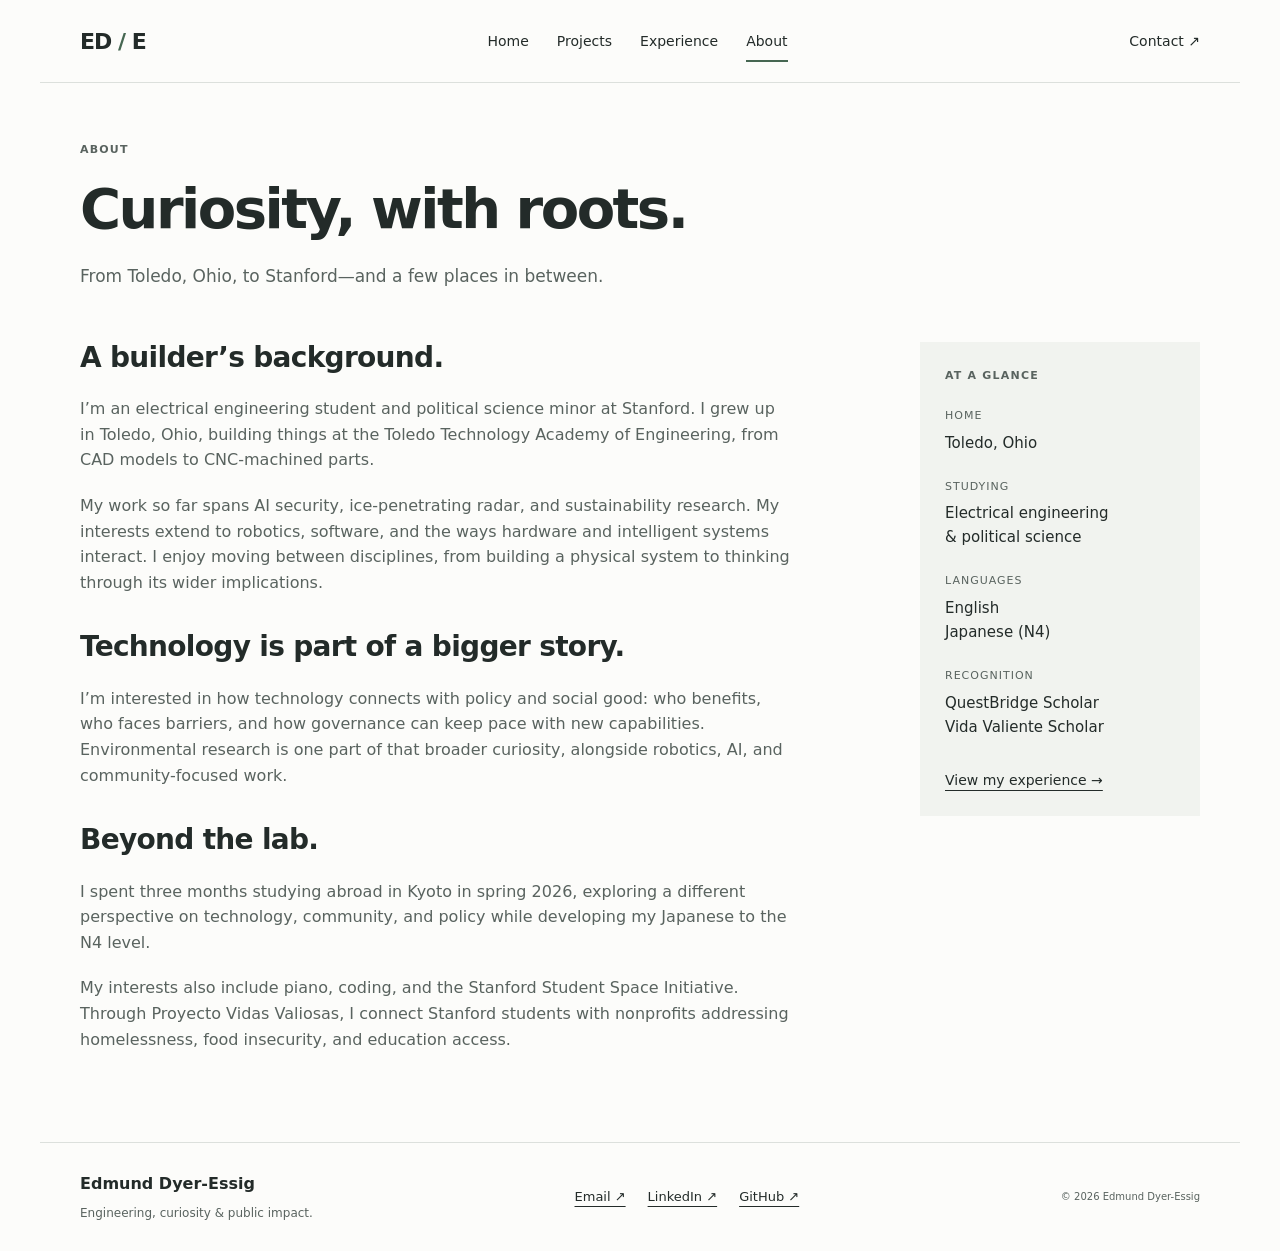
==== about.html @ 7d3b0687 "Redesign portfolio for recruiters with separate pages and scroll introduction" ====
<!doctype html><html lang="en"><head><meta charset="utf-8"><meta name="viewport" content="width=device-width,initial-scale=1"><title>About | Edmund Dyer-Essig</title><meta name="description" content="Edmund Dyer-Essig — Stanford electrical engineering student interested in technology, robotics, policy, social good, and the environment."><link rel="stylesheet" href="styles.css"></head><body><a class="skip" href="#main">Skip to content</a><header><a class="brand" href="index.html">ED<span> / </span>E</a><nav aria-label="Main navigation"><a href="index.html">Home</a><a href="projects.html">Projects</a><a href="experience.html">Experience</a><a href="about.html" aria-current="page">About</a></nav><a class="contact" href="mailto:edmund.dyeressig@gmail.com">Contact ↗</a></header><main id="main"><section class="page-intro"><p class="eyebrow">About</p><h1>Curiosity, with roots.</h1><p class="lede">From Toledo, Ohio, to Stanford—and a few places in between.</p></section><section class="section first about-layout"><div class="prose"><h2>A builder’s background.</h2><p>I’m an electrical engineering student and political science minor at Stanford. I grew up in Toledo, Ohio, building things at the Toledo Technology Academy of Engineering, from CAD models to CNC-machined parts.</p><p>My work so far spans AI security, ice-penetrating radar, and sustainability research. My interests extend to robotics, software, and the ways hardware and intelligent systems interact. I enjoy moving between disciplines, from building a physical system to thinking through its wider implications.</p><h2>Technology is part of a bigger story.</h2><p>I’m interested in how technology connects with policy and social good: who benefits, who faces barriers, and how governance can keep pace with new capabilities. Environmental research is one part of that broader curiosity, alongside robotics, AI, and community-focused work.</p><h2>Beyond the lab.</h2><p>I spent three months studying abroad in Kyoto in spring 2026, exploring a different perspective on technology, community, and policy while developing my Japanese to the N4 level.</p><p>My interests also include piano, coding, and the Stanford Student Space Initiative. Through Proyecto Vidas Valiosas, I connect Stanford students with nonprofits addressing homelessness, food insecurity, and education access.</p></div><aside class="about-note"><p class="eyebrow">At a glance</p><dl><dt>Home</dt><dd>Toledo, Ohio</dd><dt>Studying</dt><dd>Electrical engineering<br>&amp; political science</dd><dt>Languages</dt><dd>English<br>Japanese (N4)</dd><dt>Recognition</dt><dd>QuestBridge Scholar<br>Vida Valiente Scholar</dd></dl><a class="text-link" href="experience.html">View my experience →</a></aside></section></main><footer><div><a class="footer-name" href="index.html">Edmund Dyer-Essig</a><p>Engineering, curiosity &amp; public impact.</p></div><div class="footer-links"><a href="mailto:edmund.dyeressig@gmail.com">Email ↗</a><a href="https://www.linkedin.com/in/edmund-dyer-essig">LinkedIn ↗</a><a href="https://github.com/Eddyo-Spaghettio">GitHub ↗</a></div><small>© 2026 Edmund Dyer-Essig</small></footer></body></html>
---- styles.css ----
:root{--paper:#fcfcfa;--ink:#232b29;--muted:#59635f;--line:#dce0dc;--accent:#466752;--wash:#f1f3ef}*{box-sizing:border-box}html{scroll-behavior:smooth}body{margin:0;background:var(--paper);color:var(--ink);font:16px/1.6 system-ui,-apple-system,BlinkMacSystemFont,'Segoe UI',sans-serif}a{color:inherit;text-underline-offset:5px}a:hover{color:var(--accent)}a:focus-visible{outline:3px solid var(--accent);outline-offset:5px}h1,h2,h3,p{margin:0}h1,h2,h3{line-height:1.16;font-weight:600;letter-spacing:-.7px}h1{font-size:clamp(42px,5.4vw,70px);letter-spacing:-2.5px}h2{font-size:32px}h3{font-size:24px}p{margin-top:16px}header,main,footer{max-width:1200px;margin:auto}header{display:flex;align-items:center;gap:30px;padding:22px 40px;border-bottom:1px solid var(--line)}.brand{font-size:22px;font-weight:700;letter-spacing:-1px;text-decoration:none;white-space:nowrap}.brand span,.period{color:var(--accent)}nav{display:flex;gap:28px;margin:auto;font-size:14px}nav a{text-decoration:none;padding:8px 0}nav a[aria-current]{box-shadow:0 2px var(--accent)}.contact{font-size:14px;text-decoration:none}.skip{position:absolute;top:-100px;left:20px;padding:12px;background:white;z-index:5}.skip:focus{top:10px}.eyebrow{font-size:11px;font-weight:650;letter-spacing:1.2px;text-transform:uppercase;margin:0 0 18px;color:var(--muted)}.lede{font-size:17px;color:var(--muted);max-width:620px;margin-top:20px;line-height:1.75}.hero-statement{font-size:26px;line-height:1.3;margin-top:22px;font-weight:500}.actions{display:flex;gap:24px;align-items:center;margin-top:28px;flex-wrap:wrap}.button{display:inline-flex;padding:12px 19px;background:var(--accent);color:white;text-decoration:none;font-size:14px;font-weight:600;border-radius:4px}.button:hover{background:#304c3a;color:white}.text-link,.skip-work{font-size:14px}.skip-work{display:inline-block;margin-top:24px;color:var(--muted)}.opening-frame{padding:52px 40px 24px;position:relative;background:var(--paper)}.opening-grid{display:grid;grid-template-columns:1.15fr 1fr;gap:65px;align-items:center}.snapshot{border-left:2px solid #9baa94;padding-left:28px}.snapshot dl{margin:0}.snapshot dl>div{padding:17px 0;border-bottom:1px solid var(--line)}.snapshot dl>div:last-child{border:0}.snapshot dt{font-size:11px;text-transform:uppercase;letter-spacing:1px;color:var(--muted);margin-bottom:6px}.snapshot dd{font-size:16px;font-weight:600;margin:0}.snapshot dd span{display:block;font-size:13px;font-weight:400;color:var(--muted);margin-top:5px}.scroll-cue{display:flex;justify-content:space-between;align-items:center;margin-top:38px;padding:15px 0;text-decoration:none;color:var(--muted);font-size:12px}.scroll-cue>span:last-child{font-size:24px}.scroll-track{height:2px;background:var(--line);overflow:hidden}.scroll-track span{display:block;background:var(--accent);height:100%;transform:scaleX(var(--progress,0));transform-origin:left}.scroll-opening .opening{height:calc(100svh + 220px)}.scroll-opening .opening-frame{position:sticky;top:0;min-height:100svh;display:flex;flex-direction:column;justify-content:center}.scroll-opening .opening-copy{transform:translateY(calc(var(--progress,0) * -20px))}.scroll-opening .snapshot{transform:translateY(calc((1 - var(--progress,0)) * 35px))}.scroll-opening .scroll-cue{opacity:calc(1 - var(--progress,0) * .65)}.section{padding:55px 40px;scroll-margin-top:24px}.section-heading{display:flex;justify-content:space-between;gap:24px;align-items:end;margin-bottom:26px}.section-heading .eyebrow{margin-bottom:10px}.project{display:grid;grid-template-columns:35px 1fr 30px;gap:18px;padding:27px 0;border-bottom:1px solid var(--line);text-decoration:none}.project:first-child{border-top:1px solid var(--line)}.number{font-size:12px;color:var(--muted);padding-top:3px}.project .eyebrow{margin-bottom:8px;font-size:10px}.project p:not(.eyebrow){color:var(--muted);margin-top:9px;font-size:15px}.tags{display:block;font-size:12px;color:var(--muted);margin-top:12px}.arrow{font-size:24px;text-align:right}.project:hover h3{text-decoration:underline;text-underline-offset:5px}.closing{margin:0 40px 55px;padding:28px 0;border-top:1px solid var(--line);display:flex;justify-content:space-between;gap:30px;align-items:center}.closing p:not(.eyebrow){color:var(--muted);font-size:15px}.closing .actions{margin:0}.closing h2{font-size:28px}footer{border-top:1px solid var(--line);padding:28px 40px;display:flex;gap:25px;justify-content:space-between;align-items:center;flex-wrap:wrap}.footer-name{font-size:16px;font-weight:600;text-decoration:none}footer p{font-size:12px;color:var(--muted);margin-top:7px}.footer-links{display:flex;gap:22px;font-size:13px}footer small{font-size:10px;color:var(--muted)}.page-intro{padding:58px 40px 35px;max-width:1030px}.page-intro h1{font-size:clamp(40px,5vw,56px)}.first{padding-top:15px;padding-bottom:70px}.resume-layout,.about-layout,.detail-layout{display:grid;grid-template-columns:250px 1fr;gap:55px}.about-layout{grid-template-columns:1fr 280px}.resume-layout aside{border-top:1px solid var(--line);padding-top:25px}.resume-layout aside h2{font-size:21px;margin-bottom:18px}.resume-layout aside h2:not(:first-child){margin-top:35px}.resume-layout aside p{font-size:14px;color:var(--muted)}.subheading{font-size:26px;margin-bottom:25px}.timeline{list-style:none;padding:0;margin:0}.timeline>li{padding:24px 0;border-top:1px solid var(--line)}.timeline .when{font-size:11px;letter-spacing:.7px;color:var(--muted);text-transform:uppercase}.timeline h3{font-size:21px;line-height:1.3;margin-top:9px}.timeline .where{font-size:13px;color:var(--muted);margin:9px 0}.timeline ul{padding-left:18px;margin-bottom:0;font-size:14px}.timeline ul li{padding:4px 0}.prose{max-width:710px}.prose h2{font-size:28px;margin-bottom:22px}.prose h2:not(:first-child){margin-top:36px}.prose p{color:var(--muted);margin-bottom:20px}.prose h3{font-size:22px;margin-top:30px}.about-note{background:var(--wash);padding:25px;align-self:start}.about-note dt{font-size:11px;letter-spacing:1px;text-transform:uppercase;color:var(--muted);margin-top:23px}.about-note dd{margin:6px 0 0;font-size:15px}.about-note .text-link{display:block;margin-top:30px}.detail-layout{border-top:1px solid var(--line);margin:0 40px;padding:30px 0 70px;grid-template-columns:200px 1fr}.detail-label{margin-top:40px}
@media(max-width:800px){header{padding:20px 24px;gap:20px}nav{gap:18px}.opening-frame{padding:35px 24px 20px}.opening-grid{gap:30px}.snapshot{padding-left:20px}.section,.page-intro{padding-left:24px;padding-right:24px}.closing{margin-left:24px;margin-right:24px}.resume-layout,.about-layout{gap:30px;grid-template-columns:210px 1fr}.about-layout{grid-template-columns:1fr 230px}.detail-layout{margin:0 24px;gap:30px;grid-template-columns:160px 1fr}footer{padding:24px}.contact{display:none}}
@media(max-width:620px){header{flex-wrap:wrap;gap:12px;padding:18px 22px}nav{order:2;flex-basis:100%;justify-content:space-between;gap:12px;font-size:13px}.contact{display:block;margin-left:auto}.opening-frame{padding:30px 22px 15px}.opening-grid{grid-template-columns:1fr;gap:32px}.opening h1{font-size:48px}.hero-statement{font-size:22px}.lede{font-size:16px}.snapshot{padding-left:18px}.snapshot dl{display:grid;grid-template-columns:1fr 1fr;gap:10px 20px}.snapshot dl>div{padding:10px 0;border:0}.snapshot dd{font-size:14px}.snapshot dd span{font-size:12px}.section{padding:38px 22px}.section-heading{align-items:start;flex-direction:column;gap:15px}.section-heading h2{font-size:27px}.project{grid-template-columns:22px 1fr 20px;gap:10px}.project h3{font-size:22px}.closing{padding:25px 0;margin:0 22px 35px;align-items:start;flex-direction:column}.page-intro{padding:38px 22px 28px}.page-intro h1{font-size:38px;letter-spacing:-1px}.resume-layout,.about-layout,.detail-layout{grid-template-columns:1fr;gap:30px}.resume-layout aside{order:2}.first{padding-top:10px}.detail-layout{margin:0 22px;padding:25px 0 45px}.detail-label{display:none}footer{padding:25px 22px;align-items:start;flex-direction:column;gap:18px}.scroll-cue{margin-top:20px}.scroll-opening .opening{height:calc(100svh + 140px)}}
@media(prefers-reduced-motion:reduce){html{scroll-behavior:auto}.scroll-opening .opening{height:auto}.scroll-opening .opening-frame{position:static;min-height:0}.scroll-opening .opening-copy,.scroll-opening .snapshot{transform:none}.scroll-opening .scroll-cue{opacity:1}}
@media print{header,footer,.actions,.skip,.skip-work,.scroll-cue,.scroll-track{display:none}body{background:white;color:black}.section,.page-intro{padding:20px 0}.resume-layout{display:block}.timeline>li{break-inside:avoid}.scroll-opening .opening{height:auto}.scroll-opening .opening-frame{position:static;min-height:0}.scroll-opening .opening-copy,.scroll-opening .snapshot{transform:none}}
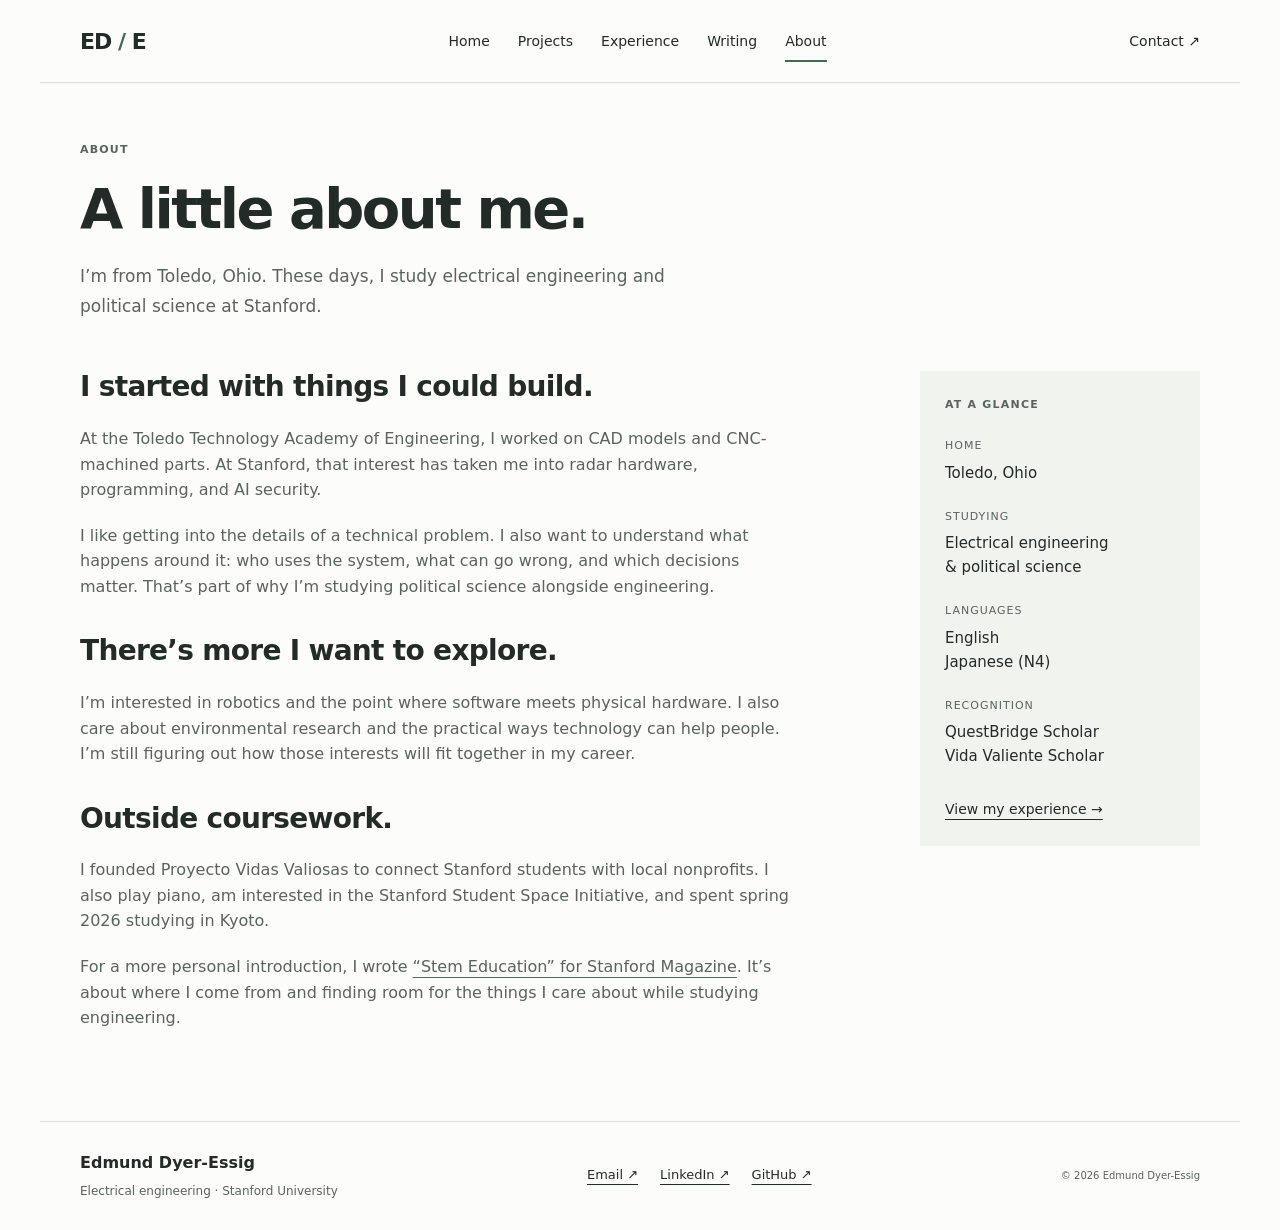
==== commit 7b6c0459: "Refine portfolio copy and add verified writing and research references" ====
--- a/about.html
+++ b/about.html
@@ -1 +1,47 @@
-<!doctype html><html lang="en"><head><meta charset="utf-8"><meta name="viewport" content="width=device-width,initial-scale=1"><title>About | Edmund Dyer-Essig</title><meta name="description" content="Edmund Dyer-Essig — Stanford electrical engineering student interested in technology, robotics, policy, social good, and the environment."><link rel="stylesheet" href="styles.css"></head><body><a class="skip" href="#main">Skip to content</a><header><a class="brand" href="index.html">ED<span> / </span>E</a><nav aria-label="Main navigation"><a href="index.html">Home</a><a href="projects.html">Projects</a><a href="experience.html">Experience</a><a href="about.html" aria-current="page">About</a></nav><a class="contact" href="mailto:edmund.dyeressig@gmail.com">Contact ↗</a></header><main id="main"><section class="page-intro"><p class="eyebrow">About</p><h1>Curiosity, with roots.</h1><p class="lede">From Toledo, Ohio, to Stanford—and a few places in between.</p></section><section class="section first about-layout"><div class="prose"><h2>A builder’s background.</h2><p>I’m an electrical engineering student and political science minor at Stanford. I grew up in Toledo, Ohio, building things at the Toledo Technology Academy of Engineering, from CAD models to CNC-machined parts.</p><p>My work so far spans AI security, ice-penetrating radar, and sustainability research. My interests extend to robotics, software, and the ways hardware and intelligent systems interact. I enjoy moving between disciplines, from building a physical system to thinking through its wider implications.</p><h2>Technology is part of a bigger story.</h2><p>I’m interested in how technology connects with policy and social good: who benefits, who faces barriers, and how governance can keep pace with new capabilities. Environmental research is one part of that broader curiosity, alongside robotics, AI, and community-focused work.</p><h2>Beyond the lab.</h2><p>I spent three months studying abroad in Kyoto in spring 2026, exploring a different perspective on technology, community, and policy while developing my Japanese to the N4 level.</p><p>My interests also include piano, coding, and the Stanford Student Space Initiative. Through Proyecto Vidas Valiosas, I connect Stanford students with nonprofits addressing homelessness, food insecurity, and education access.</p></div><aside class="about-note"><p class="eyebrow">At a glance</p><dl><dt>Home</dt><dd>Toledo, Ohio</dd><dt>Studying</dt><dd>Electrical engineering<br>&amp; political science</dd><dt>Languages</dt><dd>English<br>Japanese (N4)</dd><dt>Recognition</dt><dd>QuestBridge Scholar<br>Vida Valiente Scholar</dd></dl><a class="text-link" href="experience.html">View my experience →</a></aside></section></main><footer><div><a class="footer-name" href="index.html">Edmund Dyer-Essig</a><p>Engineering, curiosity &amp; public impact.</p></div><div class="footer-links"><a href="mailto:edmund.dyeressig@gmail.com">Email ↗</a><a href="https://www.linkedin.com/in/edmund-dyer-essig">LinkedIn ↗</a><a href="https://github.com/Eddyo-Spaghettio">GitHub ↗</a></div><small>© 2026 Edmund Dyer-Essig</small></footer></body></html>+<!doctype html>
+<html lang="en">
+<head>
+<meta charset="utf-8">
+<meta name="viewport" content="width=device-width,initial-scale=1">
+<title>About | Edmund Dyer-Essig</title>
+<meta name="description" content="Meet Edmund Dyer-Essig, a Stanford electrical engineering student from Toledo with interests in robotics, AI, policy, and social good.">
+<link rel="stylesheet" href="styles.css">
+<link rel="canonical" href="https://eddyo-spaghettio.github.io/about.html">
+<meta property="og:type" content="website">
+<meta property="og:title" content="About | Edmund Dyer-Essig">
+<meta property="og:description" content="Meet Edmund Dyer-Essig, a Stanford electrical engineering student from Toledo with interests in robotics, AI, policy, and social good.">
+<meta property="og:url" content="https://eddyo-spaghettio.github.io/about.html">
+</head>
+<body>
+<a class="skip" href="#main">Skip to content</a><header><a class="brand" href="index.html">ED<span> / </span>E</a><nav aria-label="Main navigation"><a href="index.html">Home</a><a href="projects.html">Projects</a><a href="experience.html">Experience</a><a href="writing.html">Writing</a><a href="about.html" aria-current="page">About</a></nav><a class="contact" href="mailto:edmund.dyeressig@gmail.com">Contact ↗</a></header><main id="main"><section class="page-intro"><p class="eyebrow">About</p>
+<h1>A little about me.</h1>
+<p class="lede">I’m from Toledo, Ohio. These days, I study electrical engineering and political science at Stanford.</p></section><section class="section first about-layout"><div class="prose">
+<h2>I started with things I could build.</h2>
+<p>At the Toledo Technology Academy of Engineering, I worked on CAD models and CNC-machined parts. At Stanford, that interest has taken me into radar hardware, programming, and AI security.</p>
+<p>I like getting into the details of a technical problem. I also want to understand what happens around it: who uses the system, what can go wrong, and which decisions matter. That’s part of why I’m studying political science alongside engineering.</p>
+<h2>There’s more I want to explore.</h2>
+<p>I’m interested in robotics and the point where software meets physical hardware. I also care about environmental research and the practical ways technology can help people. I’m still figuring out how those interests will fit together in my career.</p>
+<h2>Outside coursework.</h2>
+<p>I founded Proyecto Vidas Valiosas to connect Stanford students with local nonprofits. I also play piano, am interested in the Stanford Student Space Initiative, and spent spring 2026 studying in Kyoto.</p>
+<p>For a more personal introduction, I wrote <a href="https://stanfordmag.org/contents/stem-education">“Stem Education” for Stanford Magazine</a>. It’s about where I come from and finding room for the things I care about while studying engineering.</p>
+</div>
+<aside class="about-note"><p class="eyebrow">At a glance</p>
+<dl>
+<dt>Home</dt>
+<dd>Toledo, Ohio</dd>
+<dt>Studying</dt>
+<dd>Electrical engineering<br>&amp; political science</dd>
+<dt>Languages</dt>
+<dd>English<br>Japanese (N4)</dd>
+<dt>Recognition</dt>
+<dd>QuestBridge Scholar<br>Vida Valiente Scholar</dd>
+</dl>
+<a class="text-link" href="experience.html">View my experience →</a></aside></section></main><footer><div>
+<a class="footer-name" href="index.html">Edmund Dyer-Essig</a><p>Electrical engineering · Stanford University</p>
+</div>
+<div class="footer-links">
+<a href="mailto:edmund.dyeressig@gmail.com">Email ↗</a><a href="https://www.linkedin.com/in/edmund-dyer-essig">LinkedIn ↗</a><a href="https://github.com/Eddyo-Spaghettio">GitHub ↗</a>
+</div>
+<small>© 2026 Edmund Dyer-Essig</small></footer>
+</body>
+</html>
--- a/styles.css
+++ b/styles.css
@@ -3,3 +3,15 @@
 @media(max-width:620px){header{flex-wrap:wrap;gap:12px;padding:18px 22px}nav{order:2;flex-basis:100%;justify-content:space-between;gap:12px;font-size:13px}.contact{display:block;margin-left:auto}.opening-frame{padding:30px 22px 15px}.opening-grid{grid-template-columns:1fr;gap:32px}.opening h1{font-size:48px}.hero-statement{font-size:22px}.lede{font-size:16px}.snapshot{padding-left:18px}.snapshot dl{display:grid;grid-template-columns:1fr 1fr;gap:10px 20px}.snapshot dl>div{padding:10px 0;border:0}.snapshot dd{font-size:14px}.snapshot dd span{font-size:12px}.section{padding:38px 22px}.section-heading{align-items:start;flex-direction:column;gap:15px}.section-heading h2{font-size:27px}.project{grid-template-columns:22px 1fr 20px;gap:10px}.project h3{font-size:22px}.closing{padding:25px 0;margin:0 22px 35px;align-items:start;flex-direction:column}.page-intro{padding:38px 22px 28px}.page-intro h1{font-size:38px;letter-spacing:-1px}.resume-layout,.about-layout,.detail-layout{grid-template-columns:1fr;gap:30px}.resume-layout aside{order:2}.first{padding-top:10px}.detail-layout{margin:0 22px;padding:25px 0 45px}.detail-label{display:none}footer{padding:25px 22px;align-items:start;flex-direction:column;gap:18px}.scroll-cue{margin-top:20px}.scroll-opening .opening{height:calc(100svh + 140px)}}
 @media(prefers-reduced-motion:reduce){html{scroll-behavior:auto}.scroll-opening .opening{height:auto}.scroll-opening .opening-frame{position:static;min-height:0}.scroll-opening .opening-copy,.scroll-opening .snapshot{transform:none}.scroll-opening .scroll-cue{opacity:1}}
 @media print{header,footer,.actions,.skip,.skip-work,.scroll-cue,.scroll-track{display:none}body{background:white;color:black}.section,.page-intro{padding:20px 0}.resume-layout{display:block}.timeline>li{break-inside:avoid}.scroll-opening .opening{height:auto}.scroll-opening .opening-frame{position:static;min-height:0}.scroll-opening .opening-copy,.scroll-opening .snapshot{transform:none}}
+/* Recruiter entry points and public evidence. */
+.role-paths{padding:30px 40px;border-top:1px solid var(--line);border-bottom:1px solid var(--line)}
+.role-paths h2{font-size:19px;letter-spacing:-.3px;margin-bottom:20px}
+.fit-grid{display:grid;grid-template-columns:repeat(3,1fr);gap:28px}
+.fit-grid a{text-decoration:none}.fit-grid strong{display:block;font-size:15px;font-weight:600}.fit-grid span{display:block;color:var(--muted);font-size:13px;margin-top:6px}
+.fit-grid a:hover strong,.public-links a:hover strong{text-decoration:underline;text-underline-offset:4px}
+.public-work{margin:0 40px 45px;padding:30px 0;border-top:1px solid var(--line);display:grid;grid-template-columns:1fr 1.25fr;gap:45px}
+.public-work h2{font-size:27px}.public-links a{display:block;text-decoration:none;padding:14px 0;border-bottom:1px solid var(--line)}.public-links strong{font-size:15px}.public-links span{display:block;font-size:12px;color:var(--muted);margin-top:6px}
+.evidence{padding:22px;background:var(--wash);border-left:2px solid #9baa94;margin:25px 0}.evidence .eyebrow{margin:0 0 12px}.evidence p:last-child{font-size:13px;margin-bottom:0}
+.writing-list{max-width:900px}.writing-list article{padding:28px 0;border-top:1px solid var(--line)}.writing-list h2{font-size:29px}.writing-list p:not(.eyebrow){color:var(--muted);margin-bottom:20px}
+@media(max-width:800px){.role-paths{padding:25px 24px}.public-work{margin-left:24px;margin-right:24px;gap:25px}nav{gap:20px}}
+@media(max-width:620px){.role-paths{padding:25px 22px}.fit-grid{grid-template-columns:1fr;gap:20px}.public-work{margin:0 22px 35px;grid-template-columns:1fr;gap:15px}nav{gap:8px;font-size:12px}.detail-label{display:block;margin-top:20px;font-size:10px}.writing-list h2{font-size:25px}}
